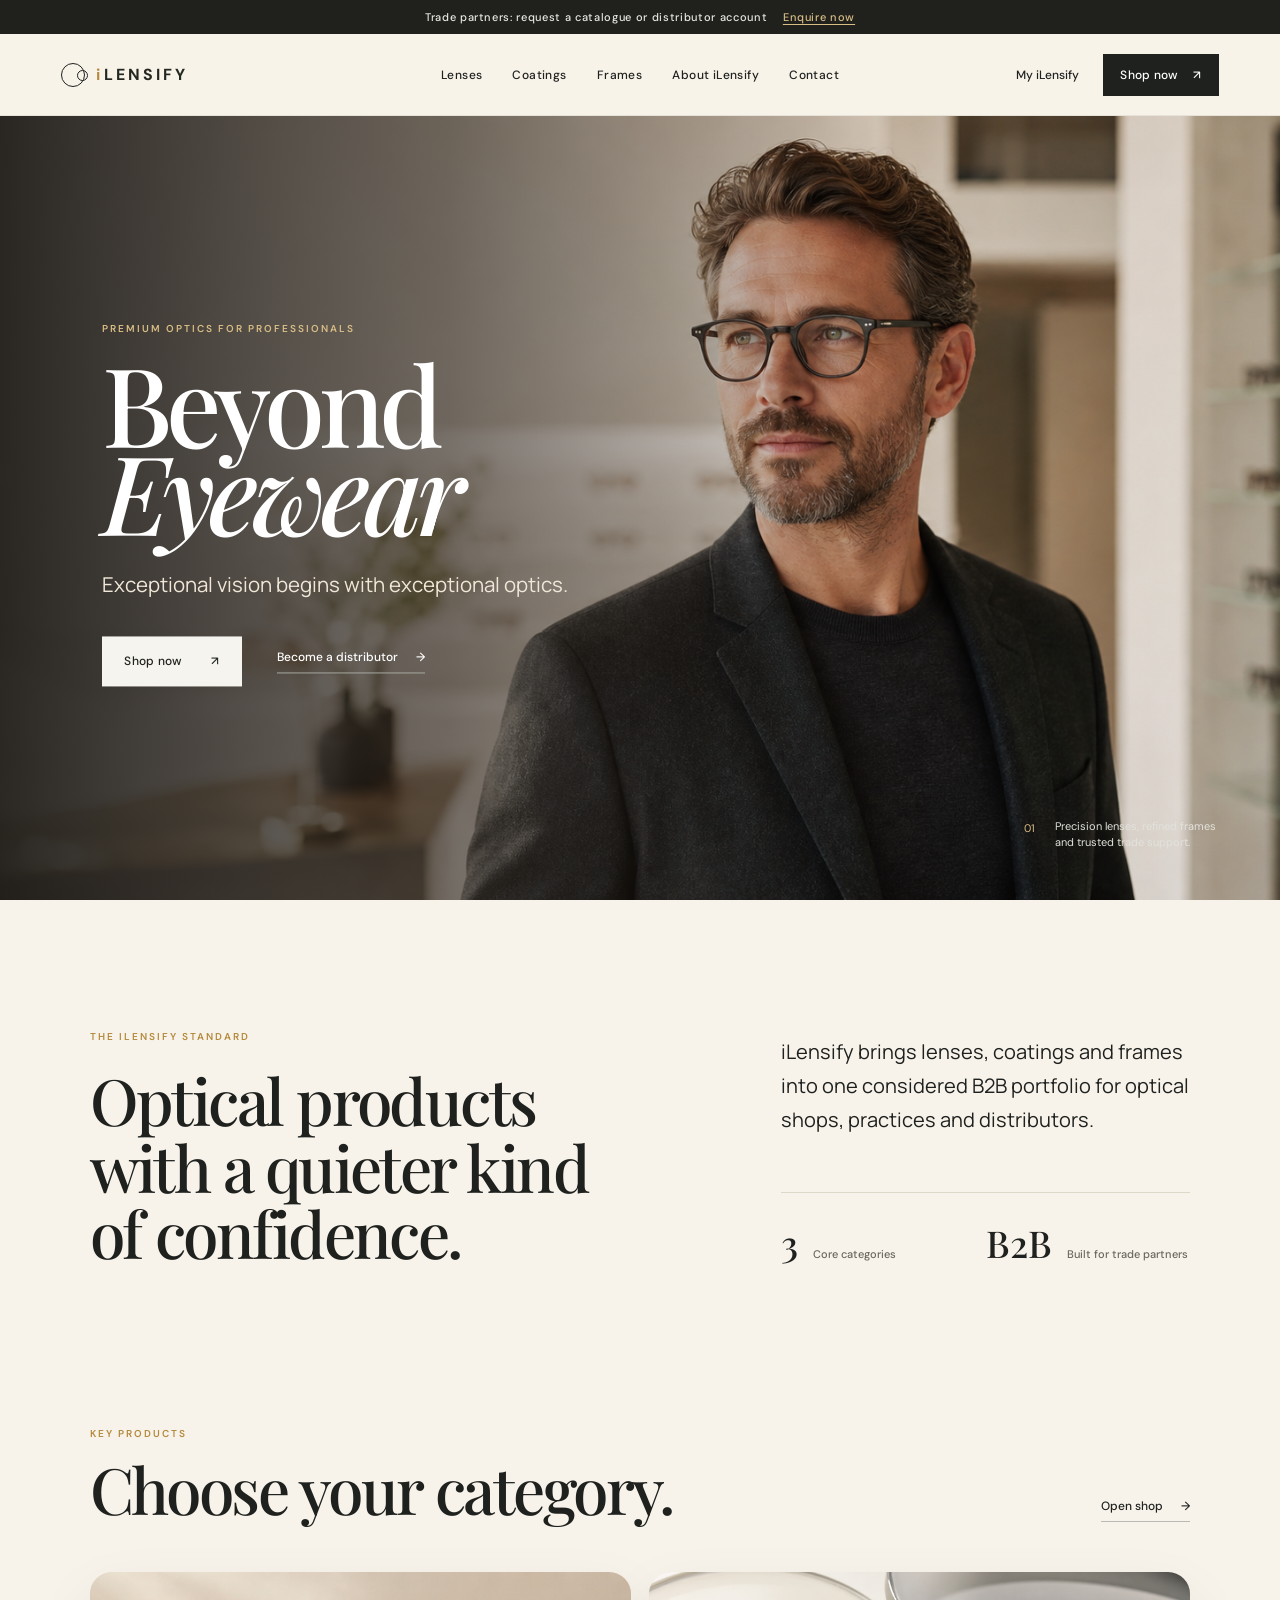
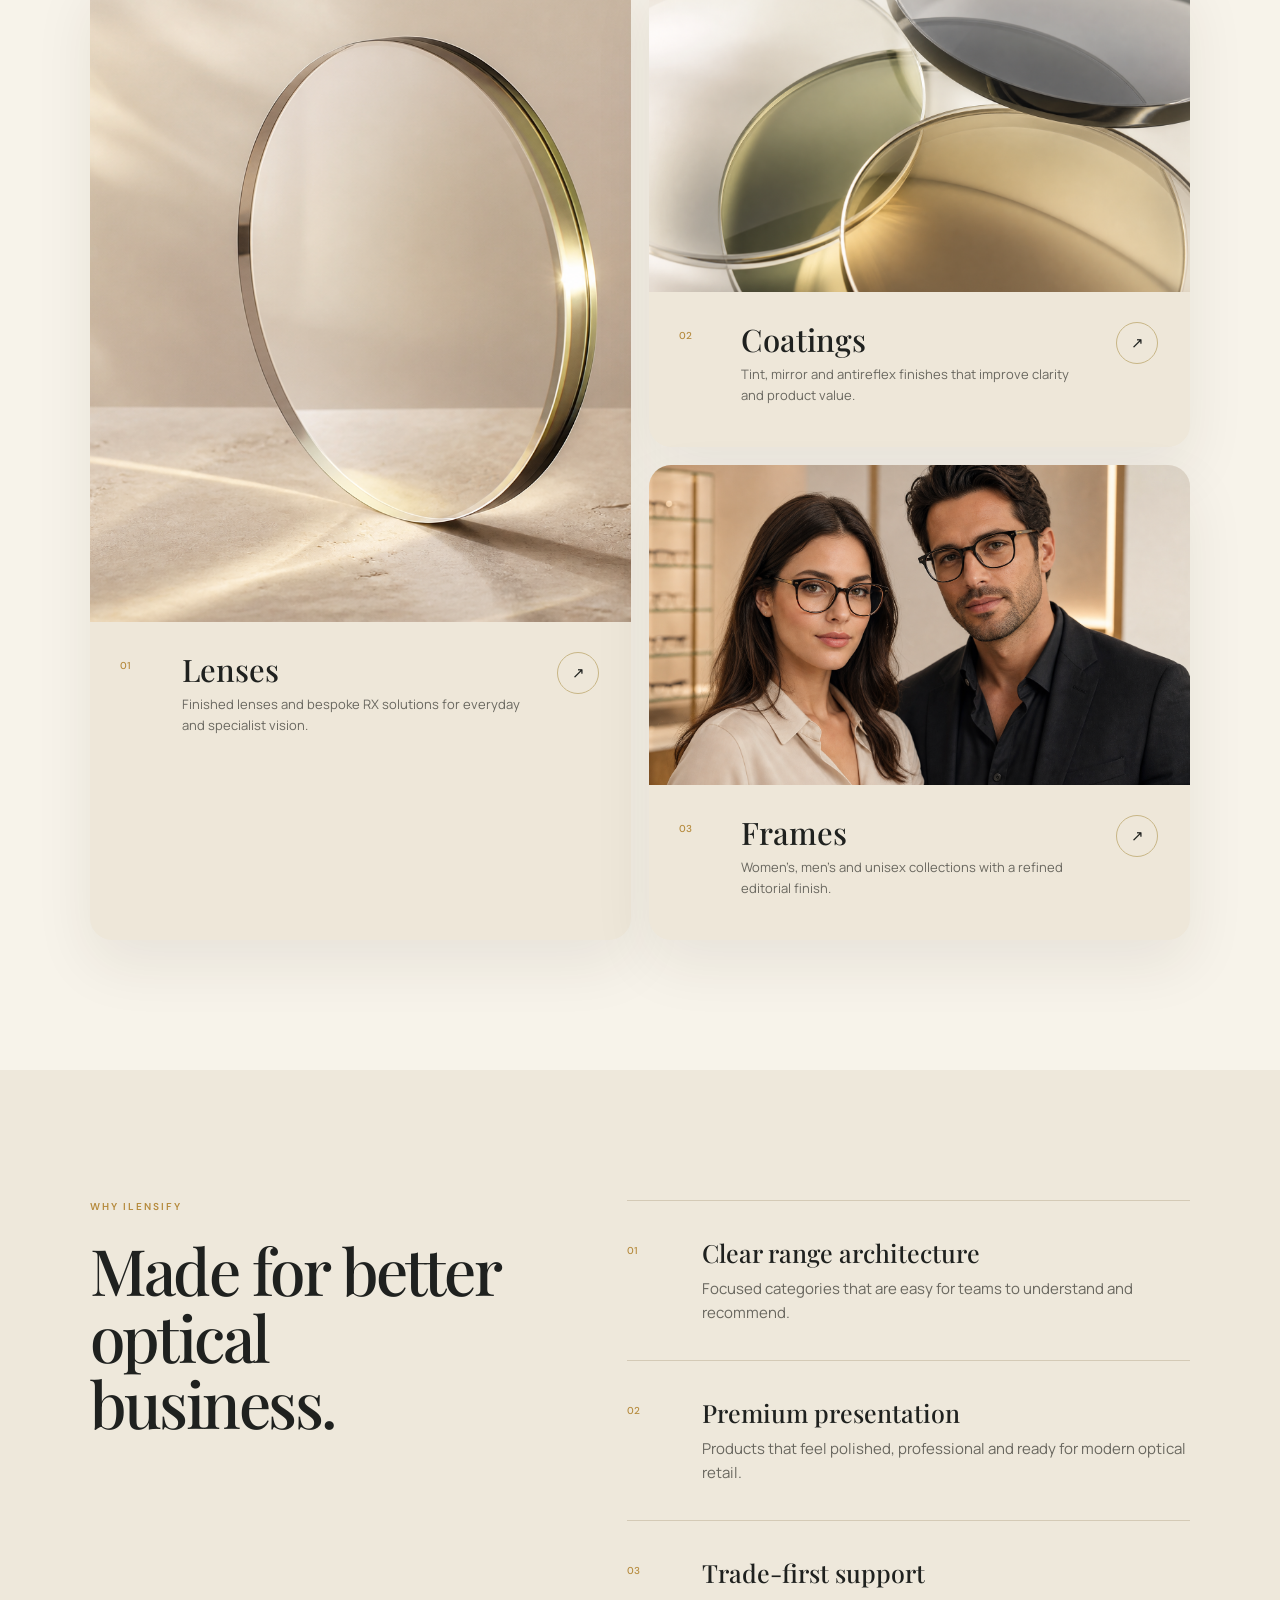
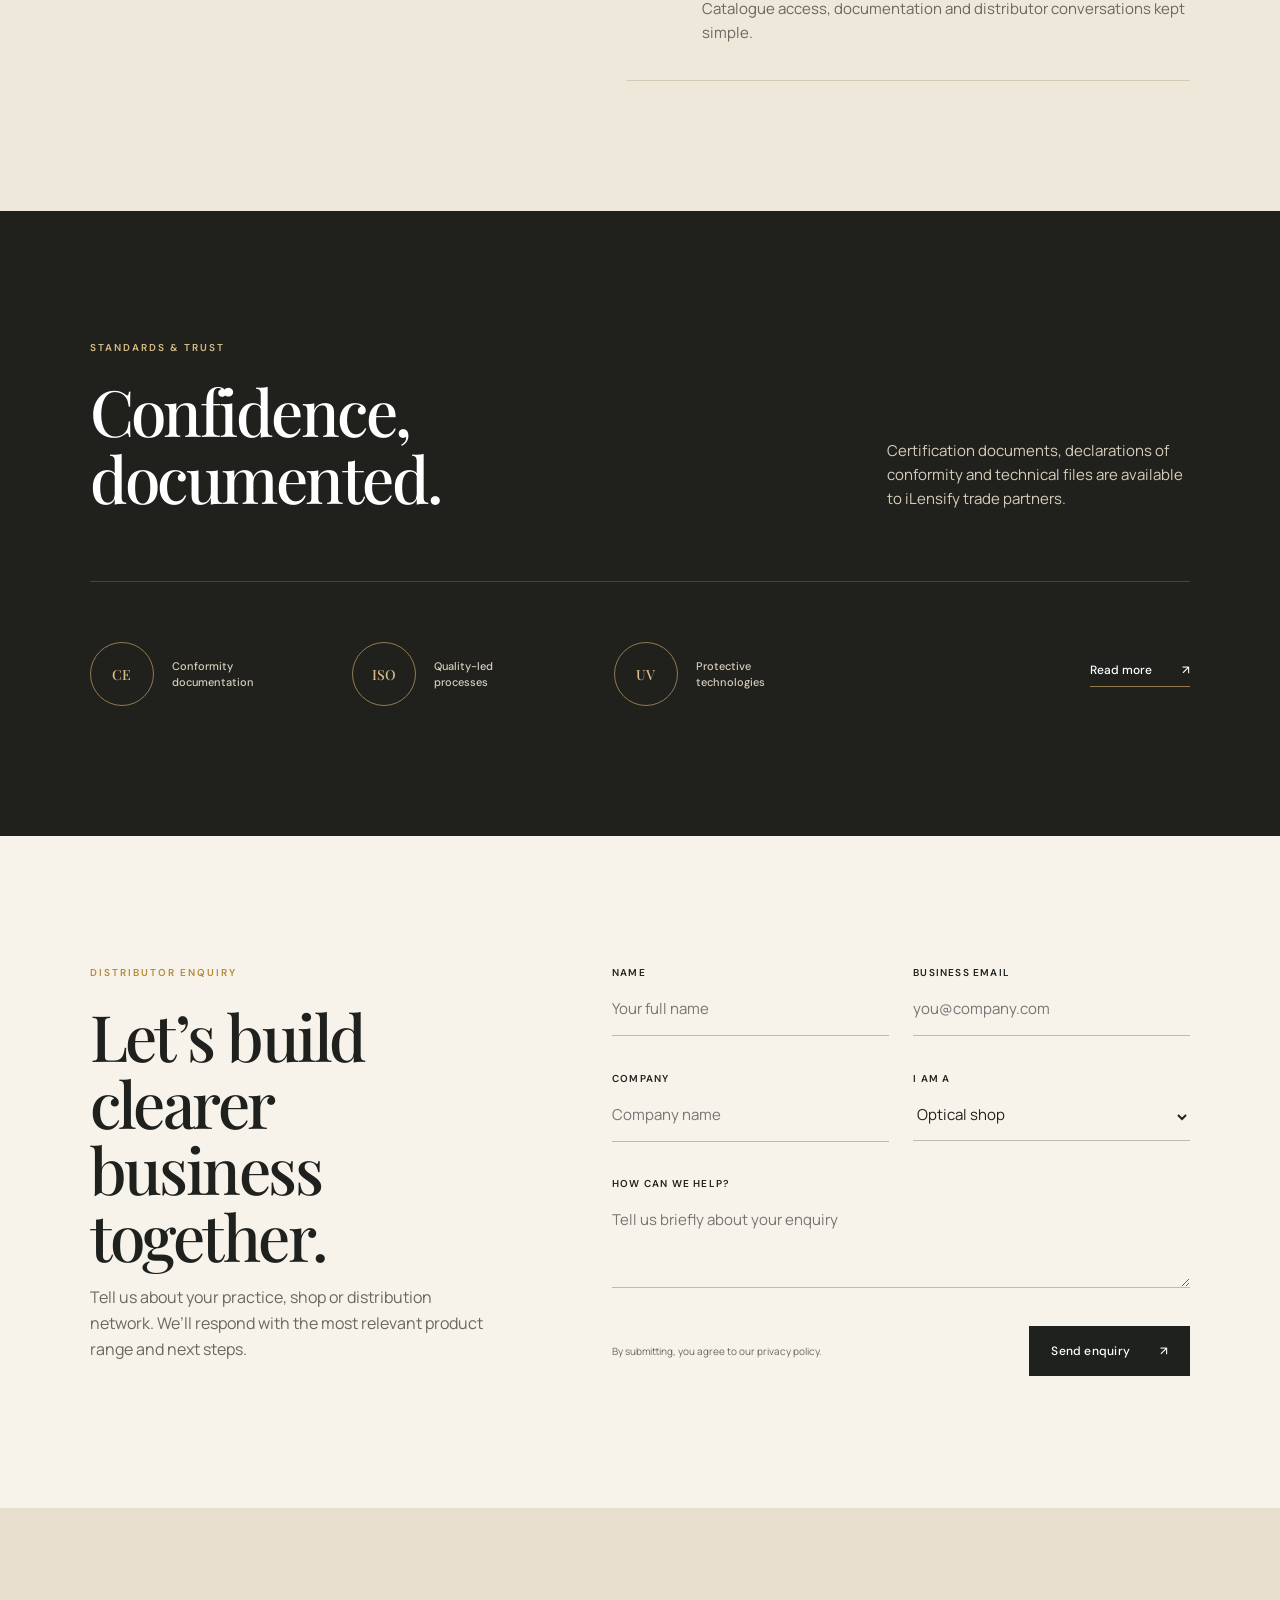
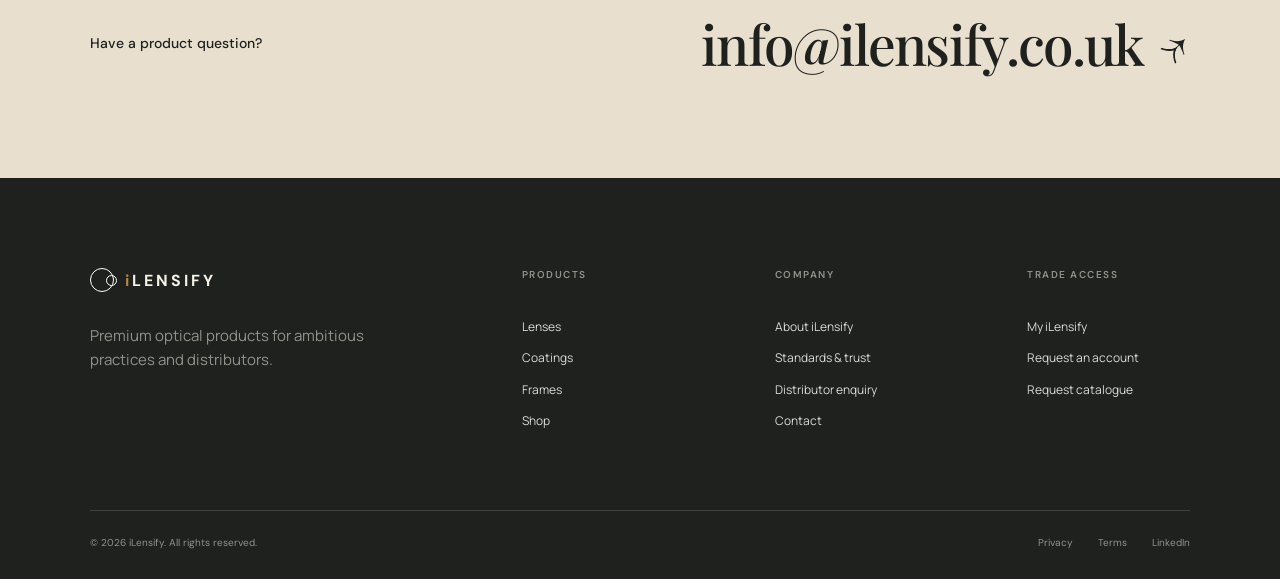
==== index.html @ 2272dc92 "Add redesigned iLensify website" ====
<!doctype html>
<html lang="en">
<head>
  <meta charset="utf-8">
  <meta name="viewport" content="width=device-width, initial-scale=1">
  <meta name="description" content="iLensify premium lenses, coatings and eyewear frames for optical professionals and distributors.">
  <title>iLensify — Beyond Eyewear</title>
  <link rel="preconnect" href="https://fonts.googleapis.com">
  <link rel="preconnect" href="https://fonts.gstatic.com" crossorigin>
  <link href="https://fonts.googleapis.com/css2?family=DM+Sans:wght@400;500;600&family=Manrope:wght@400;500;600&family=Playfair+Display:ital,wght@0,500;1,500&display=swap" rel="stylesheet">
  <link rel="stylesheet" href="styles.css">
</head>
<body>
  <div class="announcement">Trade partners: request a catalogue or distributor account <a href="#distributor">Enquire now</a></div>
  <header class="site-header">
    <a class="brand" href="index.html" aria-label="iLensify home">
      <span class="brand-mark" aria-hidden="true"></span>
      <span class="brand-word"><span class="brand-i">i</span><span class="brand-lensify">LENSIFY</span></span>
    </a>
    <button class="menu-toggle" aria-expanded="false" aria-controls="main-nav"><span></span><span></span></button>
    <nav id="main-nav" class="main-nav" aria-label="Main navigation">
      <a href="lenses.html">Lenses</a>
      <a href="coatings.html">Coatings</a>
      <a href="frames.html">Frames</a>
      <a href="about.html">About iLensify</a>
      <a href="#contact">Contact</a>
    </nav>
    <div class="header-actions">
      <a class="text-link" href="my-ilensify.html">My iLensify</a>
      <a class="button button-small" href="shop.html">Shop now <span>↗</span></a>
    </div>
  </header>

  <main>
    <section class="hero">
      <div class="hero-image" role="img" aria-label="Optical professional wearing refined iLensify eyewear"></div>
      <div class="hero-wash"></div>
      <div class="hero-content">
        <p class="eyebrow light">Premium optics for professionals</p>
        <h1>Beyond<br><em>Eyewear</em></h1>
        <p class="hero-lead">Exceptional vision begins with exceptional optics.</p>
        <div class="hero-actions">
          <a class="button button-light" href="shop.html">Shop now <span>↗</span></a>
          <a class="quiet-link light" href="#distributor">Become a distributor <span>→</span></a>
        </div>
      </div>
      <div class="hero-note">
        <span>01</span>
        <p>Precision lenses, refined frames<br>and trusted trade support.</p>
      </div>
    </section>

    <section class="intro section">
      <div>
        <p class="eyebrow">The iLensify standard</p>
        <h2>Optical products with a quieter kind of confidence.</h2>
      </div>
      <div class="intro-copy">
        <p>iLensify brings lenses, coatings and frames into one considered B2B portfolio for optical shops, practices and distributors.</p>
        <div class="mini-stats">
          <div><strong>3</strong><span>Core categories</span></div>
          <div><strong>B2B</strong><span>Built for trade partners</span></div>
        </div>
      </div>
    </section>

    <section class="products section" id="products">
      <div class="section-heading">
        <div><p class="eyebrow">Key products</p><h2>Choose your category.</h2></div>
        <a class="quiet-link" href="shop.html">Open shop <span>→</span></a>
      </div>
      <div class="category-grid premium-grid">
        <a class="category-card card-lens" href="lenses.html">
          <div class="category-image"><img src="assets/lenses.png" alt="Premium optical lens close-up"></div>
          <div class="category-copy">
            <span class="card-number">01</span>
            <div><h3>Lenses</h3><p>Finished lenses and bespoke RX solutions for everyday and specialist vision.</p></div>
            <span class="round-arrow">↗</span>
          </div>
        </a>
        <a class="category-card card-coating" href="coatings.html">
          <div class="category-image"><img src="assets/coatings.png" alt="Premium lens coating samples"></div>
          <div class="category-copy">
            <span class="card-number">02</span>
            <div><h3>Coatings</h3><p>Tint, mirror and antireflex finishes that improve clarity and product value.</p></div>
            <span class="round-arrow">↗</span>
          </div>
        </a>
        <a class="category-card card-frame" href="frames.html">
          <div class="category-image"><img src="assets/frame-unisex.png" alt="Man and woman wearing premium iLensify glasses"></div>
          <div class="category-copy">
            <span class="card-number">03</span>
            <div><h3>Frames</h3><p>Women’s, men’s and unisex collections with a refined editorial finish.</p></div>
            <span class="round-arrow">↗</span>
          </div>
        </a>
      </div>
    </section>

    <section class="why section">
      <div class="why-title">
        <p class="eyebrow">Why iLensify</p>
        <h2>Made for better optical business.</h2>
      </div>
      <div class="benefit-list">
        <article><span>01</span><div><h3>Clear range architecture</h3><p>Focused categories that are easy for teams to understand and recommend.</p></div></article>
        <article><span>02</span><div><h3>Premium presentation</h3><p>Products that feel polished, professional and ready for modern optical retail.</p></div></article>
        <article><span>03</span><div><h3>Trade-first support</h3><p>Catalogue access, documentation and distributor conversations kept simple.</p></div></article>
      </div>
    </section>

    <section class="trust section" id="standards">
      <div class="trust-top">
        <div><p class="eyebrow light">Standards & trust</p><h2>Confidence, documented.</h2></div>
        <p>Certification documents, declarations of conformity and technical files are available to iLensify trade partners.</p>
      </div>
      <div class="trust-row">
        <div><span class="seal">CE</span><p>Conformity<br>documentation</p></div>
        <div><span class="seal">ISO</span><p>Quality-led<br>processes</p></div>
        <div><span class="seal">UV</span><p>Protective<br>technologies</p></div>
        <a href="about.html#standards">Read more <span>↗</span></a>
      </div>
    </section>

    <section class="distributor section" id="distributor">
      <div>
        <p class="eyebrow">Distributor enquiry</p>
        <h2>Let’s build clearer business together.</h2>
        <p>Tell us about your practice, shop or distribution network. We’ll respond with the most relevant product range and next steps.</p>
      </div>
      <form class="enquiry-form" data-demo-form>
        <label><span>Name</span><input type="text" placeholder="Your full name" required></label>
        <label><span>Business email</span><input type="email" placeholder="you@company.com" required></label>
        <label><span>Company</span><input type="text" placeholder="Company name" required></label>
        <label><span>I am a</span><select><option>Optical shop</option><option>Distributor</option><option>Optician</option><option>Other trade partner</option></select></label>
        <label class="full"><span>How can we help?</span><textarea placeholder="Tell us briefly about your enquiry"></textarea></label>
        <div class="form-footer full"><p>By submitting, you agree to our privacy policy.</p><button class="button" type="submit">Send enquiry <span>↗</span></button></div>
        <p class="form-success full" role="status">Thank you. Your enquiry is ready to be connected to your preferred form service.</p>
      </form>
    </section>

    <section class="contact-strip" id="contact">
      <p>Have a product question?</p>
      <a href="mailto:info@ilensify.co.uk">info@ilensify.co.uk <span>↗</span></a>
    </section>
  </main>

  <footer class="site-footer">
    <div class="footer-main">
      <div><a class="brand brand-light" href="index.html"><span class="brand-mark"></span><span class="brand-word"><span class="brand-i">i</span><span class="brand-lensify">LENSIFY</span></span></a><p>Premium optical products for ambitious practices and distributors.</p></div>
      <div><h4>Products</h4><a href="lenses.html">Lenses</a><a href="coatings.html">Coatings</a><a href="frames.html">Frames</a><a href="shop.html">Shop</a></div>
      <div><h4>Company</h4><a href="about.html">About iLensify</a><a href="about.html#standards">Standards & trust</a><a href="#distributor">Distributor enquiry</a><a href="#contact">Contact</a></div>
      <div><h4>Trade access</h4><a href="my-ilensify.html">My iLensify</a><a href="my-ilensify.html">Request an account</a><a href="#distributor">Request catalogue</a></div>
    </div>
    <div class="footer-bottom"><span>© 2026 iLensify. All rights reserved.</span><div><a href="#">Privacy</a><a href="#">Terms</a><a href="#">LinkedIn</a></div></div>
  </footer>
  <script src="script.js"></script>
</body>
</html>
---- styles.css ----
:root{--ink:#1f211f;--muted:#69675f;--paper:#f7f3ea;--white:#fff;--line:#ded8c9;--olive:#5f624f;--deep:#20211d;--gold:#b58a3c;--gold-soft:#d8bd85;--serif:"Playfair Display",Georgia,serif;--sans:"Manrope",Arial,sans-serif;--ui:"DM Sans",Arial,sans-serif}
*{box-sizing:border-box}html{scroll-behavior:smooth}body{margin:0;background:var(--paper);color:var(--ink);font-family:var(--sans);font-size:15px;line-height:1.6}a{color:inherit;text-decoration:none}button,input,select,textarea{font:inherit}img{display:block;width:100%;height:100%;object-fit:cover}.announcement{height:34px;background:var(--deep);color:#e8e8e1;text-align:center;font:500 11px/34px var(--ui);letter-spacing:.06em}.announcement a{margin-left:12px;text-decoration:underline;text-underline-offset:3px}.site-header{height:82px;padding:0 4.8vw;display:grid;grid-template-columns:1fr auto 1fr;align-items:center;background:rgba(245,243,237,.96);position:relative;z-index:20;border-bottom:1px solid rgba(32,34,31,.08)}.brand{font:600 16px var(--ui);letter-spacing:.2em;display:inline-flex;align-items:center;gap:11px;width:max-content}.brand-mark{width:24px;height:24px;border:1.5px solid currentColor;border-radius:50%;display:block;position:relative}.brand-mark:after{content:"";position:absolute;width:9px;height:9px;border:1px solid currentColor;border-radius:50%;right:-4px;top:6px;background:inherit}.main-nav{display:flex;align-items:center;gap:30px;font:500 12px var(--ui);letter-spacing:.035em}.main-nav a,.text-link{position:relative}.main-nav a:after,.text-link:after{content:"";position:absolute;left:0;right:100%;bottom:-5px;height:1px;background:currentColor;transition:.3s}.main-nav a:hover:after,.text-link:hover:after{right:0}.header-actions{justify-self:end;display:flex;align-items:center;gap:24px;font:500 12px var(--ui)}.button{display:inline-flex;align-items:center;justify-content:center;gap:30px;min-height:50px;padding:0 22px;border:0;background:var(--ink);color:white;font:500 12px var(--ui);letter-spacing:.02em;cursor:pointer;transition:.3s}.button:hover{background:var(--olive);transform:translateY(-1px)}.button-small{min-height:42px;padding:0 17px;gap:16px}.button-light{background:#f6f4ee;color:var(--ink)}.button-light:hover{background:white}.menu-toggle{display:none}.hero{height:calc(100vh - 116px);min-height:620px;position:relative;overflow:hidden;background:#282b27;color:white}.hero-image{position:absolute;inset:0;background:url("assets/hero-optician.png") center/cover no-repeat}.hero-wash{position:absolute;inset:0;background:linear-gradient(90deg,rgba(24,27,23,.88) 0%,rgba(25,28,24,.58) 35%,rgba(25,28,24,.02) 68%)}.hero-content{position:absolute;left:8vw;top:50%;transform:translateY(-51%);max-width:640px}.eyebrow{text-transform:uppercase;font:600 10px var(--ui);letter-spacing:.2em;color:var(--olive);margin:0 0 24px}.eyebrow.light{color:#c9cec2}.hero h1,.shop-hero h1,.portal-story h1{font:500 clamp(74px,8.6vw,142px)/.8 var(--serif);letter-spacing:-.055em;margin:0}.hero h1 em,.shop-hero h1 em,.portal-story h1 em{font-weight:500}.hero-lead{font:400 clamp(18px,1.6vw,25px)/1.5 var(--sans);margin:34px 0 36px;color:#e2e3dd}.hero-actions{display:flex;align-items:center;gap:35px}.quiet-link{display:inline-flex;align-items:center;gap:18px;font:500 12px var(--ui);border-bottom:1px solid #b8bab3;padding-bottom:7px}.quiet-link.light{border-color:#a4a79f}.hero-note{position:absolute;right:5vw;bottom:5.5vh;display:flex;gap:20px;align-items:flex-start;font:400 11px/1.5 var(--ui);color:#e2e2dc}.hero-note span{padding-top:2px;color:#aeb2a9}.hero-note p{margin:0}.section{padding:130px 7vw}.intro{display:grid;grid-template-columns:1.1fr .8fr;gap:10vw;align-items:end}.intro h2,.section-heading h2,.why h2,.about h2,.distributor h2,.trust h2,.shop-cta h2{font:500 clamp(44px,5vw,76px)/1.04 var(--serif);letter-spacing:-.04em;margin:0}.intro-copy>p{font:400 20px/1.7 var(--sans);margin:0 0 55px;max-width:590px}.mini-stats{display:grid;grid-template-columns:1fr 1fr;border-top:1px solid var(--line);padding-top:25px}.mini-stats div{display:flex;align-items:baseline;gap:15px}.mini-stats strong{font:500 37px var(--serif)}.mini-stats span{font:500 11px var(--ui);color:var(--muted)}.products{padding-top:30px}.section-heading{display:flex;align-items:end;justify-content:space-between;margin-bottom:50px}.section-heading .eyebrow{margin-bottom:16px}.category-grid{display:grid;grid-template-columns:1fr 1fr;grid-template-rows:auto auto;gap:18px}.category-card{background:#eae8e1;overflow:hidden}.category-card:first-child{grid-row:span 2}.category-image{height:320px;overflow:hidden}.category-card:first-child .category-image{height:650px}.category-image img{transition:transform .7s cubic-bezier(.2,.7,.2,1)}.category-card:hover img{transform:scale(1.035)}.category-copy{min-height:155px;display:grid;grid-template-columns:40px 1fr 44px;gap:22px;align-items:start;padding:30px}.category-copy h3{font:500 31px/1.1 var(--serif);margin:0 0 8px}.category-copy p{margin:0;color:var(--muted);max-width:380px;font-size:13px}.card-number{font:500 10px var(--ui);color:var(--muted);padding-top:7px}.round-arrow{width:42px;height:42px;border:1px solid #c8c7c0;border-radius:50%;display:grid;place-items:center;transition:.3s}.category-card:hover .round-arrow{background:var(--ink);color:white;border-color:var(--ink);transform:rotate(45deg)}.why{display:grid;grid-template-columns:.8fr 1.1fr;gap:10vw;background:#e5e4dc}.benefit-list{border-top:1px solid #c8c7bf}.benefit-list article{display:grid;grid-template-columns:55px 1fr;gap:20px;border-bottom:1px solid #c8c7bf;padding:35px 0}.benefit-list article>span{font:500 10px var(--ui);color:var(--muted);padding-top:8px}.benefit-list h3{font:500 25px var(--serif);margin:0 0 8px}.benefit-list p{margin:0;color:var(--muted);max-width:570px}.about{display:grid;grid-template-columns:1fr 1fr;gap:10vw;align-items:center}.about-visual{height:650px;background:#d8d7ce;position:relative;overflow:hidden;display:grid;place-items:center}.about-visual:before{content:"";position:absolute;inset:0;background:radial-gradient(circle at 50% 45%,#f1efe8 0 20%,transparent 53%),linear-gradient(145deg,#c8c8bd,#eae8df)}.about-visual>span{position:relative;z-index:2;font:italic 500 40px/1.05 var(--serif);text-align:center}.lens-orbit{position:absolute;border:1px solid rgba(56,60,52,.4);border-radius:50%;z-index:1}.orbit-one{width:470px;height:470px;transform:rotateX(68deg) rotateZ(28deg)}.orbit-two{width:320px;height:550px;transform:rotateY(66deg) rotateZ(-24deg)}.about-copy h2{margin-bottom:35px}.about-copy>p:not(.eyebrow){font-size:16px;line-height:1.8;color:var(--muted);max-width:600px}.about-copy .quiet-link{margin-top:26px}.trust{background:var(--deep);color:white}.trust-top{display:grid;grid-template-columns:1.2fr .6fr;gap:15vw;align-items:end;padding-bottom:70px;border-bottom:1px solid #4a4e47}.trust-top>p{color:#c4c7bf;margin:0}.trust-row{display:grid;grid-template-columns:repeat(3,1fr) 1.2fr;align-items:center;padding-top:60px}.trust-row>div{display:flex;align-items:center;gap:18px}.trust-row p{font:500 11px/1.5 var(--ui);color:#c5c8c1}.seal{width:64px;height:64px;border:1px solid #757970;border-radius:50%;display:grid;place-items:center;font:500 14px var(--serif)}.trust-row>a{justify-self:end;border-bottom:1px solid #777b73;padding-bottom:8px;font:500 12px var(--ui);display:flex;gap:30px}.distributor{display:grid;grid-template-columns:.75fr 1.1fr;gap:10vw}.distributor>div>p:not(.eyebrow){max-width:500px;color:var(--muted);font-size:16px}.enquiry-form{display:grid;grid-template-columns:1fr 1fr;gap:30px 24px}.enquiry-form label,.auth-form>label{display:flex;flex-direction:column;gap:8px}.enquiry-form label>span,.auth-form label>span{font:600 10px var(--ui);text-transform:uppercase;letter-spacing:.12em}.enquiry-form input,.enquiry-form select,.enquiry-form textarea,.auth-form input{background:transparent;border:0;border-bottom:1px solid #bbbcb5;padding:10px 0 14px;outline:none;color:var(--ink);border-radius:0}.enquiry-form input:focus,.enquiry-form select:focus,.enquiry-form textarea:focus,.auth-form input:focus{border-color:var(--olive)}.enquiry-form textarea{min-height:90px;resize:vertical}.full{grid-column:1/-1}.form-footer{display:flex;justify-content:space-between;align-items:center}.form-footer p{font-size:10px;color:var(--muted)}.form-success{display:none;color:var(--olive);font-size:12px}.form-success.visible{display:block}.contact-strip{min-height:270px;background:#dcddd4;display:flex;align-items:center;justify-content:space-between;padding:50px 7vw}.contact-strip p{font:500 14px var(--ui)}.contact-strip a{font:500 clamp(30px,4.3vw,66px) var(--serif);letter-spacing:-.03em}.site-footer{background:#1e211e;color:#d9dbd5;padding:90px 7vw 30px}.footer-main{display:grid;grid-template-columns:2.1fr repeat(3,1fr);gap:7vw;padding-bottom:80px}.brand-light{color:white}.footer-main>div:first-child p{max-width:330px;color:#8f948b;margin-top:25px}.footer-main h4{font:600 10px var(--ui);text-transform:uppercase;letter-spacing:.15em;color:#8f948b;margin:0 0 24px}.footer-main>div:not(:first-child){display:flex;flex-direction:column;gap:12px;font-size:12px}.footer-bottom{border-top:1px solid #3f433d;padding-top:25px;display:flex;justify-content:space-between;color:#8f948b;font:400 10px var(--ui)}.footer-bottom div{display:flex;gap:25px}
.inner-page .site-header{position:sticky;top:0}.shop-hero{padding:100px 7vw 115px;border-bottom:1px solid var(--line)}.shop-hero h1{font-size:clamp(58px,7vw,105px);line-height:.95;max-width:1100px}.shop-hero>p:last-child{max-width:530px;margin:35px 0 0;color:var(--muted);font-size:16px}.shop-layout{display:grid;grid-template-columns:240px 1fr;gap:5vw;padding:70px 7vw 120px}.shop-sidebar{position:sticky;top:120px;height:max-content}.filter-label{font:600 10px var(--ui);text-transform:uppercase;letter-spacing:.15em;margin:0 0 16px;color:var(--muted)}.filter{width:100%;background:none;border:0;border-bottom:1px solid var(--line);display:flex;justify-content:space-between;padding:15px 0;text-align:left;color:var(--muted);cursor:pointer}.filter.active{color:var(--ink);font-weight:600}.filter span{font-size:10px}.trade-card{background:var(--deep);color:white;margin-top:45px;padding:25px}.trade-card>p{font:600 9px var(--ui);text-transform:uppercase;letter-spacing:.14em;color:#adb1a8}.trade-card h3{font:500 22px var(--serif);margin:18px 0 28px}.trade-card a{font:500 10px var(--ui);border-bottom:1px solid #6b7067;padding-bottom:6px}.shop-toolbar{display:flex;justify-content:space-between;align-items:center;margin-bottom:25px;font:500 11px var(--ui);color:var(--muted)}.shop-toolbar select{background:transparent;border:0;border-bottom:1px solid var(--line);padding:8px 28px 8px 4px}.product-grid{display:grid;grid-template-columns:repeat(3,1fr);gap:45px 18px}.product-card{min-width:0}.product-card.hidden{display:none}.product-art{height:330px;background:#e4e2da;position:relative;overflow:hidden;display:grid;place-items:center}.product-art>span{position:absolute;left:16px;top:15px;font:600 8px var(--ui);text-transform:uppercase;letter-spacing:.15em}.product-card>div:nth-child(2){padding:18px 2px 15px}.product-card p{font:600 9px var(--ui);text-transform:uppercase;letter-spacing:.13em;color:var(--olive);margin:0 0 5px}.product-card h3{font:500 22px var(--serif);margin:0 0 5px}.product-card>div:nth-child(2)>span{font-size:11px;color:var(--muted)}.product-card>a{font:600 10px var(--ui);border-bottom:1px solid var(--line);padding-bottom:6px}.glass-disc{width:170px;height:170px;border-radius:50%;border:6px solid rgba(90,94,83,.24);box-shadow:inset -15px -10px 25px rgba(93,106,73,.12),5px 15px 35px rgba(30,35,28,.13);background:rgba(255,255,255,.18)}.art-smoke{background:#dadad5}.glass-disc.twin:after{content:"";position:absolute;width:150px;height:150px;border-radius:50%;border:5px solid #898d83;transform:translate(45px,25px);opacity:.45}.art-gold{background:#e9dfcd}.glass-disc.flat{transform:rotateY(70deg);border-color:#b6a57b}.art-olive{background:#d9dccf}.glass-disc.glow{box-shadow:inset -18px -5px 40px rgba(108,129,81,.35),0 0 50px rgba(255,255,255,.8)}.art-blue{background:#dfe3e1}.glass-disc.small{width:135px;height:135px;border-color:#9ca9a4}.art-sun{background:linear-gradient(145deg,#e8e2d5,#c6b596)}.glass-disc.tint{background:linear-gradient(135deg,rgba(118,103,72,.15),rgba(78,91,65,.6));border-color:#9b927a}.art-rx{background:#d7d7ce}.glass-disc.rings{border-width:1px;box-shadow:0 0 0 18px rgba(255,255,255,.25),0 0 0 19px rgba(80,87,74,.2),0 0 0 38px rgba(255,255,255,.2),0 0 0 39px rgba(80,87,74,.15)}.photo-art img{transition:.5s}.product-card:hover .photo-art img{transform:scale(1.04)}.art-mirror{background:#d8d6ce}.glass-disc.mirror{background:linear-gradient(135deg,#8d917f,#e9d6aa);border-color:#b9af93}.art-frame{background:#e7e3da}.wire-frame{width:200px;height:72px;border:4px solid #696b65;border-radius:50% 50% 43% 43%;position:relative;box-shadow:110px 0 0 -4px #e7e3da,110px 0 0 0 #696b65}.wire-frame:after{content:"";position:absolute;left:94px;top:14px;width:23px;height:15px;border-top:4px solid #696b65}.art-eco{background:#d8dbd0}.bold-frame{width:180px;height:85px;border:12px solid #565c50;border-radius:45% 45% 40% 40%;position:relative}.bold-frame:after{content:"";position:absolute;left:166px;top:-12px;width:180px;height:85px;border:12px solid #565c50;border-radius:45% 45% 40% 40%}.shop-cta{background:var(--deep);color:white;padding:100px 7vw;text-align:center}.shop-cta .button{margin-top:35px}.compact-footer{padding-top:30px}
.portal-page{background:#252a24;min-height:100vh}.portal-brand{position:absolute;left:5vw;top:40px;z-index:2}.portal-layout{display:grid;grid-template-columns:1fr 1fr;min-height:100vh}.portal-story{padding:140px 6vw 55px;background:linear-gradient(135deg,rgba(28,33,27,.92),rgba(50,58,47,.7)),url("assets/lenses.png") center/cover;color:white;display:flex;flex-direction:column;justify-content:space-between}.portal-story h1{font-size:clamp(54px,6.5vw,105px);line-height:.92}.portal-story>div:first-child>p:last-child{font-size:17px;max-width:510px;color:#c9ccc5;margin-top:35px}.portal-features{display:flex;gap:30px;border-top:1px solid #747a70;padding-top:25px;font:500 10px var(--ui);text-transform:uppercase;letter-spacing:.1em;color:#c2c6bd}.auth-panel{background:var(--paper);padding:38px 8vw;display:flex;flex-direction:column}.back-link{align-self:flex-end;font:500 11px var(--ui);color:var(--muted)}.auth-box{margin:auto 0;max-width:470px}.auth-tabs{display:flex;border-bottom:1px solid var(--line);margin-bottom:50px}.auth-tab{border:0;background:none;padding:12px 0;margin-right:35px;color:var(--muted);cursor:pointer;font:500 12px var(--ui);position:relative}.auth-tab.active{color:var(--ink)}.auth-tab.active:after{content:"";position:absolute;left:0;right:0;bottom:-1px;height:2px;background:var(--ink)}.auth-copy h2{font:500 45px var(--serif);margin:0}.auth-copy p{color:var(--muted);margin:7px 0 28px}.social-login{display:grid;grid-template-columns:1fr 1fr 1fr;gap:8px}.social-login button{border:1px solid var(--line);background:transparent;min-height:48px;font:500 9px var(--ui);cursor:pointer}.social-login b{display:block;font-size:14px}.divider{display:flex;align-items:center;gap:15px;margin:25px 0;color:#989a94;font:500 9px var(--ui)}.divider:before,.divider:after{content:"";height:1px;flex:1;background:var(--line)}.auth-form{display:flex;flex-direction:column;gap:20px}.password-field{position:relative}.password-field input{width:100%;padding-right:50px}.show-password{position:absolute;right:0;bottom:14px;border:0;background:none;font:600 9px var(--ui);cursor:pointer}.password-rules{display:flex;gap:14px;font:500 9px var(--ui);color:var(--muted)}.password-rules span:before{content:"✓";margin-right:5px;color:var(--olive)}.auth-options{display:flex;justify-content:space-between;font:500 10px var(--ui)}.check{display:flex!important;flex-direction:row!important;align-items:center;gap:8px!important}.auth-submit{width:100%;margin-top:4px}.signup-only{display:none!important}.signup-mode .signup-only{display:flex!important}.signup-mode .login-only{display:none!important}.portal-note{font-size:9px;color:#8c8f88;margin-top:20px;line-height:1.5}
@media(max-width:1050px){.site-header{grid-template-columns:1fr auto}.main-nav{position:absolute;display:none;top:82px;left:0;right:0;background:var(--paper);padding:25px 5vw;flex-direction:column;align-items:flex-start;border-bottom:1px solid var(--line)}.main-nav.open{display:flex}.header-actions{display:none}.menu-toggle{display:block;border:0;background:none;width:35px;height:30px;position:relative}.menu-toggle span{position:absolute;left:5px;width:24px;height:1px;background:var(--ink);top:11px}.menu-toggle span:last-child{top:19px}.product-grid{grid-template-columns:1fr 1fr}.portal-layout{grid-template-columns:.8fr 1.2fr}.portal-features{flex-direction:column;gap:8px}}
@media(max-width:760px){.announcement{font-size:9px}.site-header{height:70px;padding:0 20px}.main-nav{top:70px}.hero{height:780px;min-height:0}.hero-image{background-position:66% center}.hero-wash{background:linear-gradient(180deg,rgba(24,27,23,.05) 20%,rgba(24,27,23,.92) 78%)}.hero-content{left:24px;right:24px;top:auto;bottom:95px;transform:none}.hero h1{font-size:69px}.hero-lead{font-size:17px;margin:22px 0 25px}.hero-actions{align-items:flex-start;flex-direction:column;gap:20px}.hero-note{display:none}.section{padding:85px 24px}.intro,.why,.about,.distributor,.trust-top{grid-template-columns:1fr;gap:50px}.intro h2,.section-heading h2,.why h2,.about h2,.distributor h2,.trust h2,.shop-cta h2{font-size:47px}.intro-copy>p{font-size:17px}.section-heading{align-items:flex-start;gap:25px;flex-direction:column}.category-grid{display:flex;flex-direction:column}.category-card:first-child .category-image,.category-image{height:360px}.category-copy{min-height:0;padding:24px 18px;grid-template-columns:28px 1fr 38px}.category-copy h3{font-size:27px}.about-visual{height:480px;order:2}.about-copy{order:1}.trust-row{grid-template-columns:1fr 1fr;gap:40px 20px}.trust-row>a{justify-self:start}.enquiry-form{grid-template-columns:1fr}.full{grid-column:auto}.form-footer{align-items:flex-start;flex-direction:column;gap:18px}.contact-strip{align-items:flex-start;flex-direction:column;justify-content:center;gap:20px}.contact-strip a{font-size:26px;word-break:break-all}.footer-main{grid-template-columns:1fr 1fr}.footer-main>div:first-child{grid-column:1/-1}.footer-bottom{gap:20px;flex-direction:column}.shop-hero{padding:70px 24px}.shop-hero h1{font-size:55px}.shop-layout{grid-template-columns:1fr;padding:45px 24px 80px}.shop-sidebar{position:static}.trade-card{display:none}.product-grid{grid-template-columns:1fr}.product-art{height:390px}.shop-cta{padding:80px 24px}.portal-layout{display:block}.portal-story{min-height:540px;padding:130px 24px 40px}.portal-story h1{font-size:60px}.portal-features{display:none}.portal-brand{left:24px;top:30px}.auth-panel{padding:30px 24px 60px}.back-link{margin-bottom:50px}.social-login{grid-template-columns:1fr}.auth-box{max-width:none}.password-rules{flex-wrap:wrap}.mini-stats{gap:10px}.mini-stats div{align-items:flex-start;flex-direction:column;gap:2px}}

/* Gold premium refresh + multi-page refinements */
.announcement a{color:var(--gold-soft)}
.site-header{background:rgba(247,243,234,.97)}
.brand{letter-spacing:.18em;font-weight:700}
.brand-word{display:inline-flex;align-items:baseline;gap:1px;white-space:nowrap}
.brand-i{color:var(--gold);text-transform:lowercase}
.brand-lensify{color:#242620;text-transform:uppercase}
.brand-light .brand-lensify{color:#f5f2e8}
.main-nav a:after,.text-link:after{background:var(--gold)}
.button:hover{background:var(--gold)}
.button-light:hover{background:#fff}
.eyebrow{color:var(--gold)}
.eyebrow.light{color:var(--gold-soft)}
.hero-wash{background:linear-gradient(90deg,rgba(25,22,18,.92) 0%,rgba(38,31,23,.62) 35%,rgba(38,31,23,.08) 70%)}
.hero-lead{color:#f0e7d8}
.hero-note span{color:var(--gold-soft)}
.category-card{background:#eee7d9;border-radius:22px;box-shadow:0 24px 60px rgba(54,44,28,.08)}
.card-number,.benefit-list article>span{color:var(--gold)}
.round-arrow{border-color:#c8b686}
.category-card:hover .round-arrow{background:var(--gold);border-color:var(--gold)}
.why{background:#eee8db}
.benefit-list,.benefit-list article{border-color:#d4cab6}
.trust-top{border-color:#4a4337}
.trust-top>p,.trust-row p{color:#d7cdbb}
.seal{border-color:#927b4d;color:var(--gold-soft)}
.trust-row>a{border-color:#927b4d}
.contact-strip{background:#e8dfce}
.enquiry-form input:focus,.enquiry-form select:focus,.enquiry-form textarea:focus,.auth-form input:focus{border-color:var(--gold)}
.form-success,.password-rules span:before{color:var(--gold)}
.about-detail{display:grid;grid-template-columns:1fr 1fr;gap:10vw;align-items:center}
.about-visual{border-radius:28px;background:#ded6c4}
.about-visual:before{background:radial-gradient(circle at 50% 45%,#f7f1e5 0 20%,transparent 53%),linear-gradient(145deg,#d0c2a7,#f0e8d8)}
.lens-orbit{border-color:rgba(181,138,60,.55)}
.page-hero{padding:110px 7vw 120px;border-bottom:1px solid var(--line)}
.page-hero h1{font:500 clamp(58px,7vw,112px)/.9 var(--serif);letter-spacing:-.055em;margin:0;max-width:1120px}
.page-hero>p:last-child{max-width:620px;margin:35px 0 0;color:var(--muted);font-size:17px}
.split-hero{display:grid;grid-template-columns:1.1fr .7fr;gap:9vw;align-items:end}
.split-hero>p:last-child{margin:0}
.product-page-hero{background:linear-gradient(135deg,#f7f3ea,#ece1cd)}
.collection-section{border-bottom:1px solid var(--line)}
.collection-heading{display:grid;grid-template-columns:.7fr 1fr;gap:8vw;align-items:end;margin-bottom:46px}
.subproduct-grid{display:grid;grid-template-columns:repeat(4,1fr);gap:16px}
.subproduct-grid.three{grid-template-columns:repeat(3,1fr);margin-bottom:35px}
.subproduct-grid.two{grid-template-columns:repeat(2,1fr);margin:36px 0 35px}
.subproduct-grid article{background:#fffaf0;border:1px solid rgba(181,138,60,.18);border-radius:22px;padding:30px;min-height:220px;box-shadow:0 18px 42px rgba(60,47,26,.06)}
.subproduct-grid article span,.frame-card span,.shop-choice span{font:700 10px var(--ui);letter-spacing:.16em;text-transform:uppercase;color:var(--gold)}
.subproduct-grid h3{font:500 28px/1.05 var(--serif);margin:22px 0 12px}
.subproduct-grid p{margin:0;color:var(--muted)}
.muted-section{background:#eee8db}
.visual-feature{height:520px;border-radius:28px;overflow:hidden;margin-bottom:24px}
.frame-collections{display:grid;grid-template-columns:repeat(3,1fr);gap:18px}
.frame-card{background:#fffaf0;border-radius:28px;overflow:hidden;box-shadow:0 22px 55px rgba(60,47,26,.08)}
.frame-card img{height:500px}
.frame-card div{padding:30px}
.frame-card h2,.shop-choice h2{font:500 36px/1.03 var(--serif);letter-spacing:-.03em;margin:18px 0 12px}
.frame-card p,.shop-choice p{color:var(--muted);margin:0}
.shop-categories{display:grid;grid-template-columns:repeat(3,1fr);gap:18px;padding-top:70px;padding-bottom:45px}
.shop-choice{background:#fffaf0;border-radius:28px;overflow:hidden;box-shadow:0 22px 55px rgba(60,47,26,.08)}
.shop-choice img{height:360px}
.shop-choice div{padding:30px}
.shop-layout{padding-top:50px}
.product-art{border-radius:20px;background:#eee7d9}
.shop-cta h2{max-width:920px;margin:0 auto}

@media(max-width:1050px){.subproduct-grid{grid-template-columns:repeat(2,1fr)}.frame-collections,.shop-categories{grid-template-columns:1fr 1fr}.split-hero{grid-template-columns:1fr}}
@media(max-width:760px){.about-detail,.collection-heading{grid-template-columns:1fr;gap:38px}.page-hero{padding:75px 24px}.page-hero h1{font-size:56px}.subproduct-grid,.subproduct-grid.three,.subproduct-grid.two,.frame-collections,.shop-categories{grid-template-columns:1fr}.frame-card img,.shop-choice img,.visual-feature{height:370px}.shop-categories{padding-top:55px}.split-hero>p:last-child{margin-top:25px}.brand{font-size:14px}}
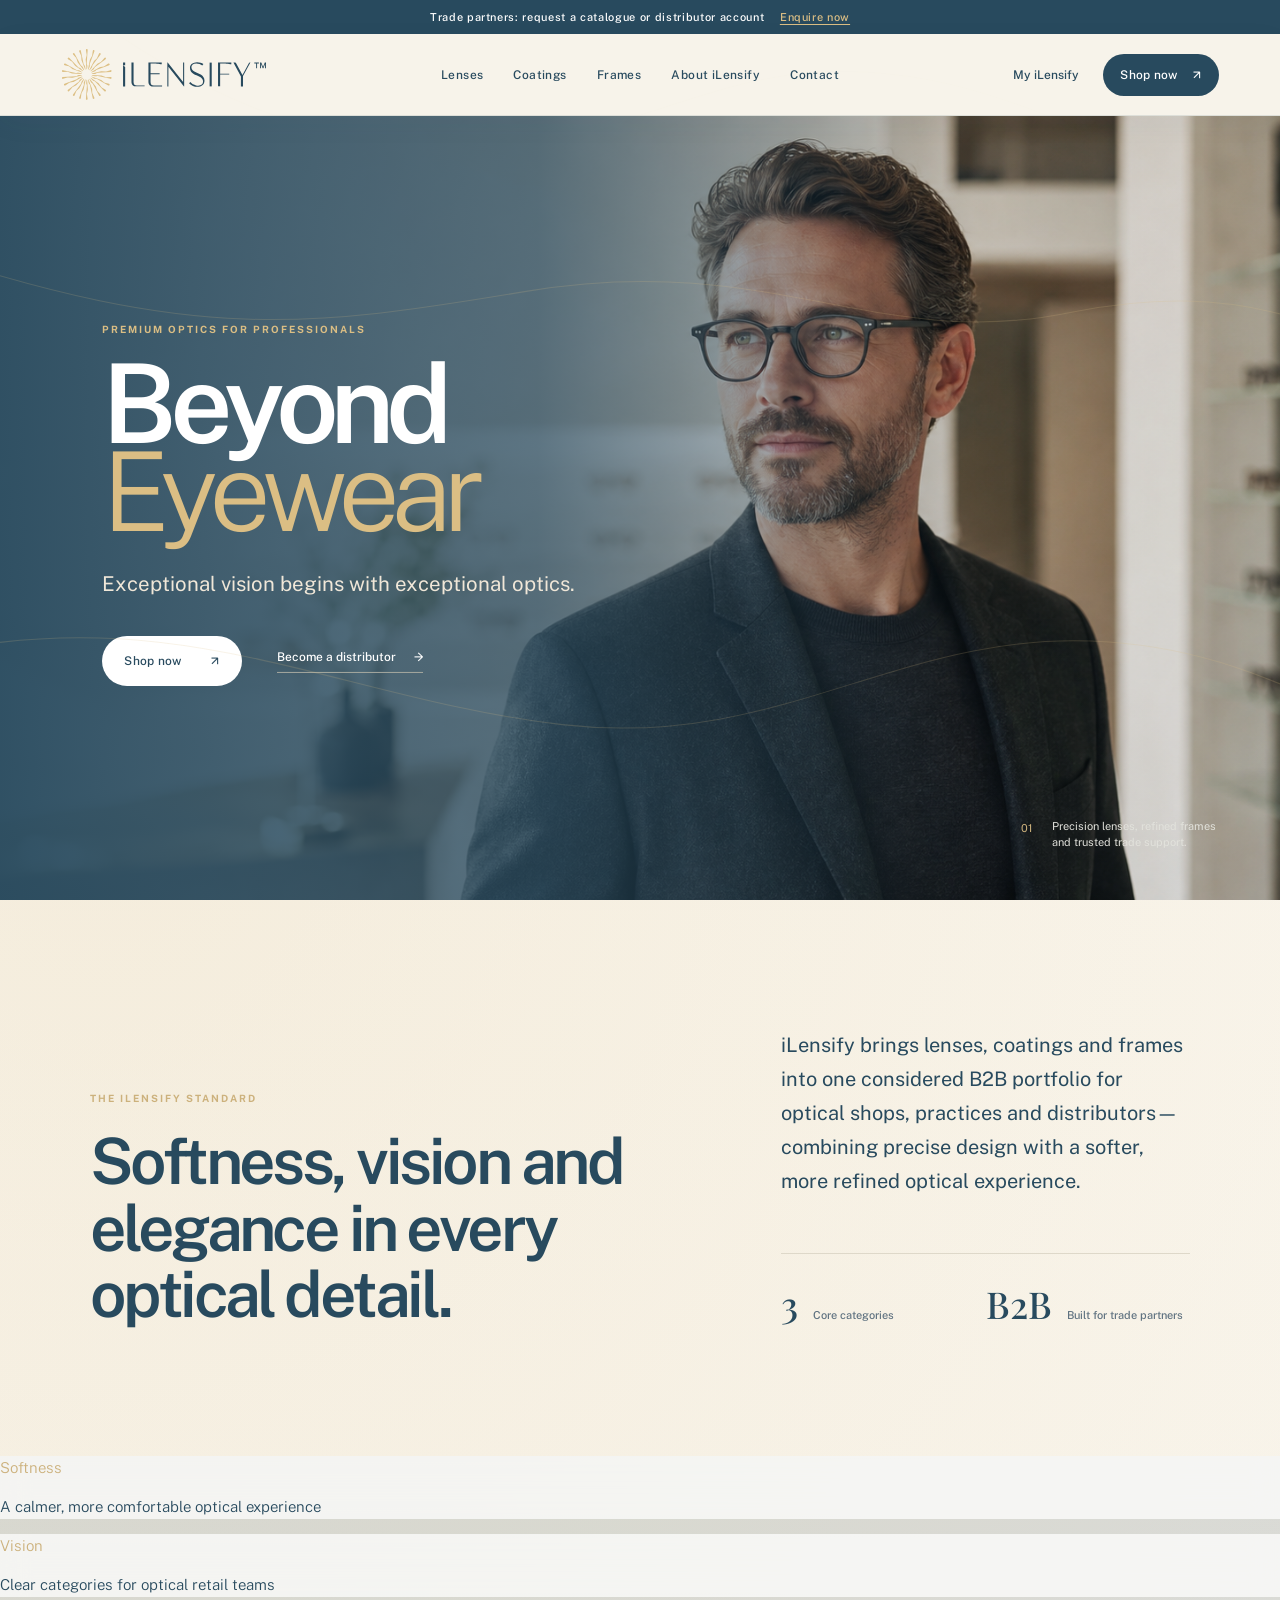
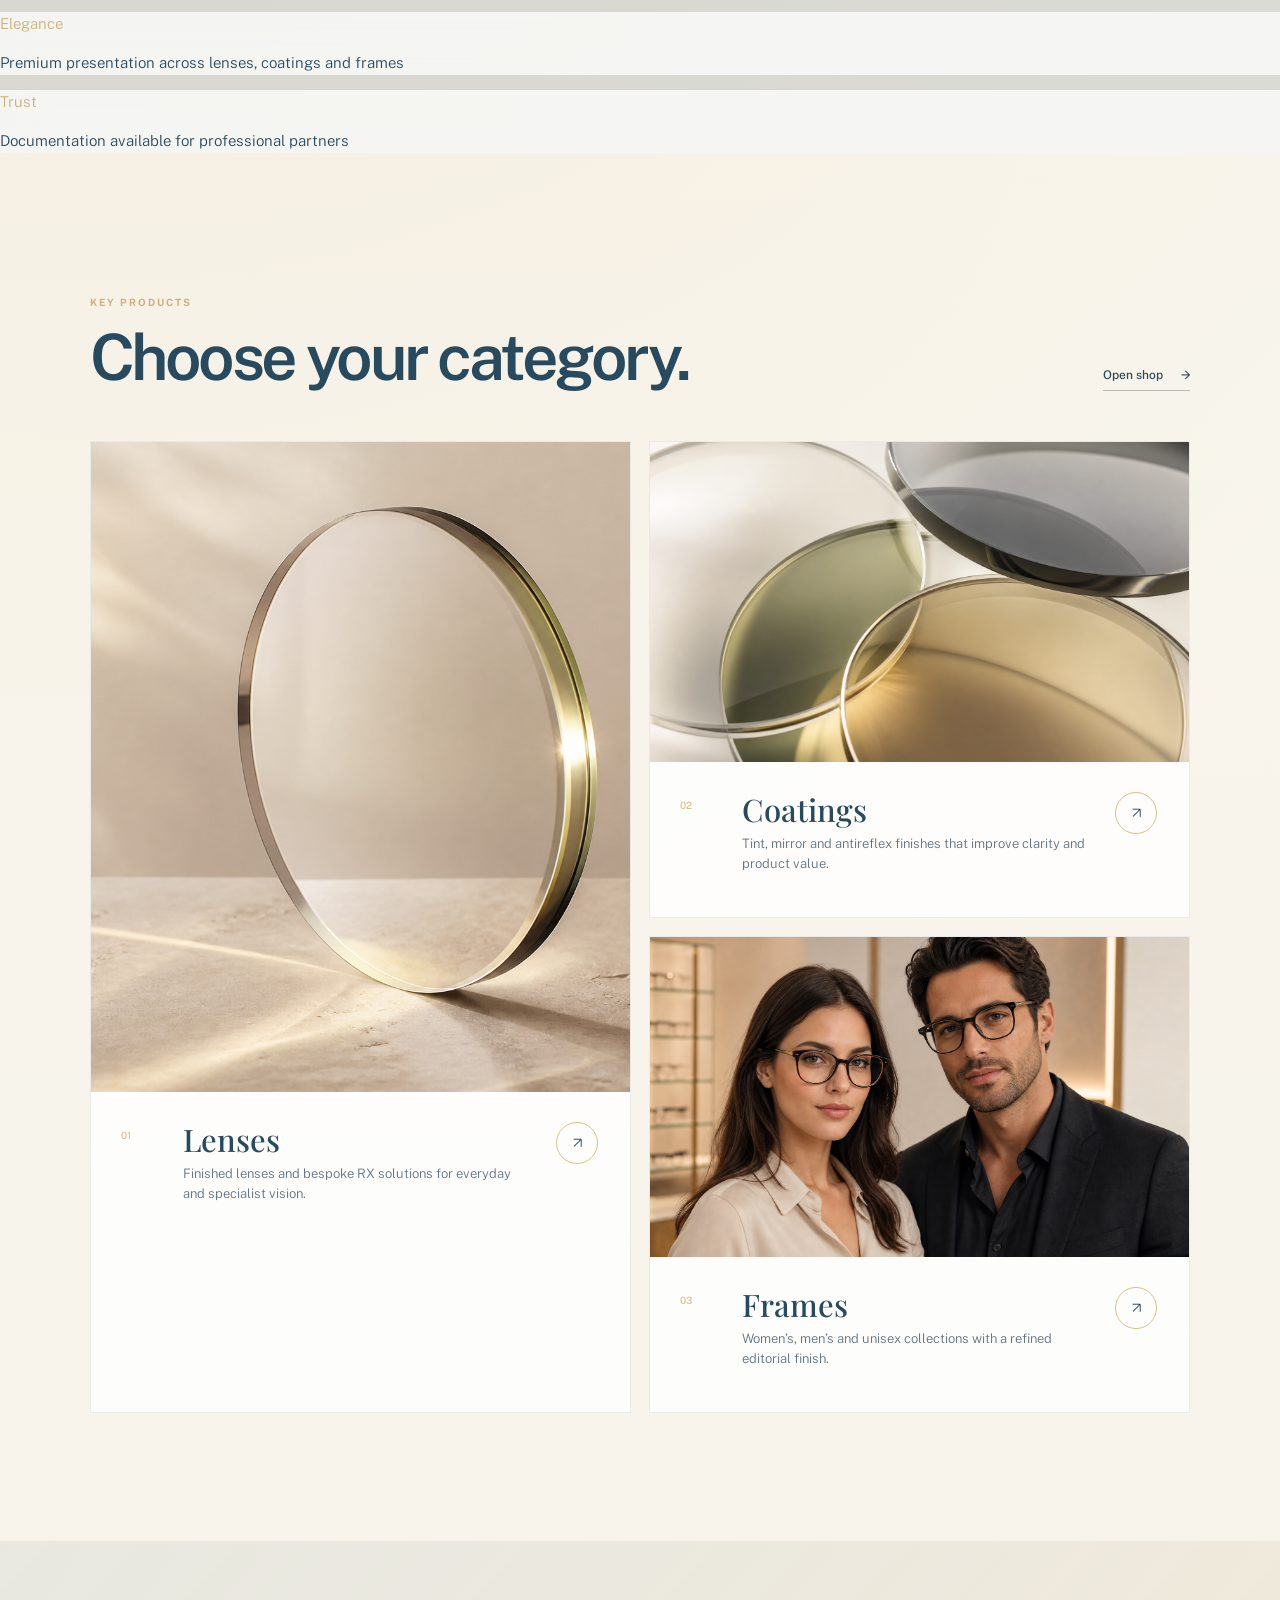
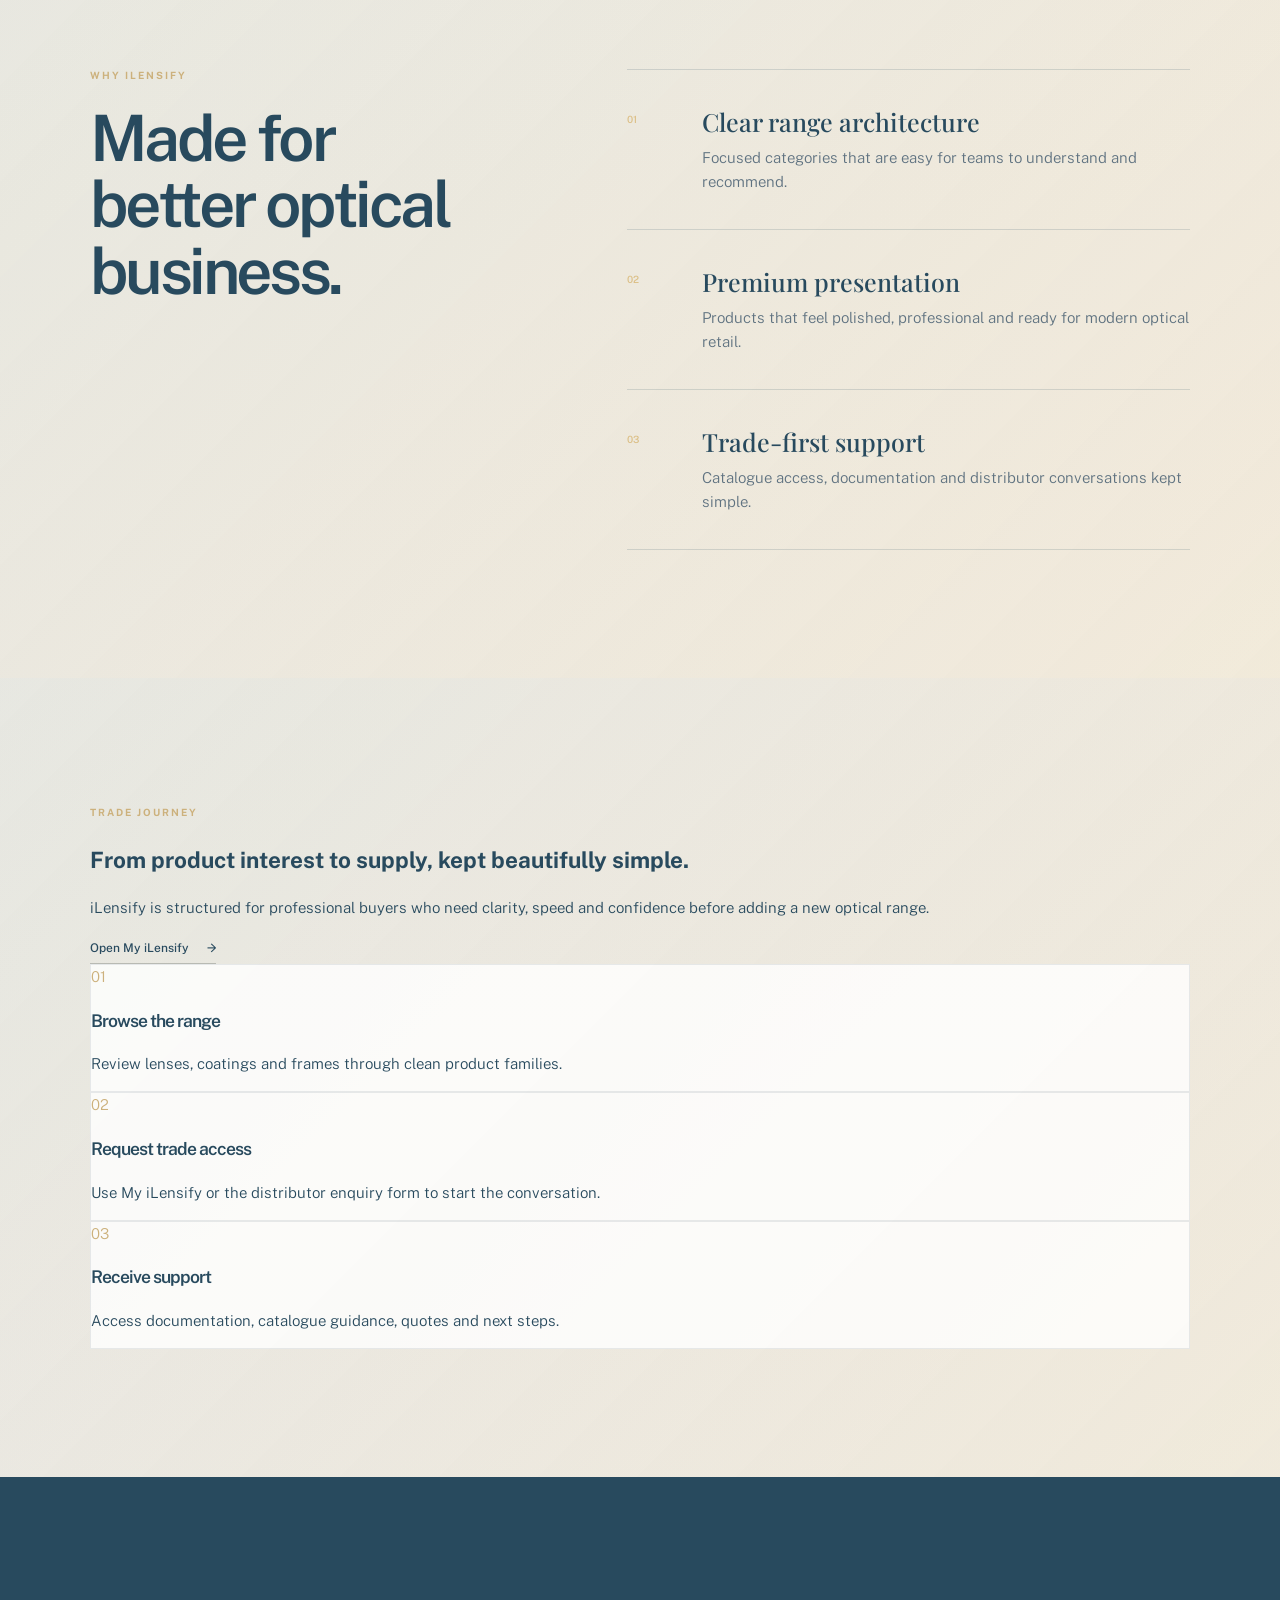
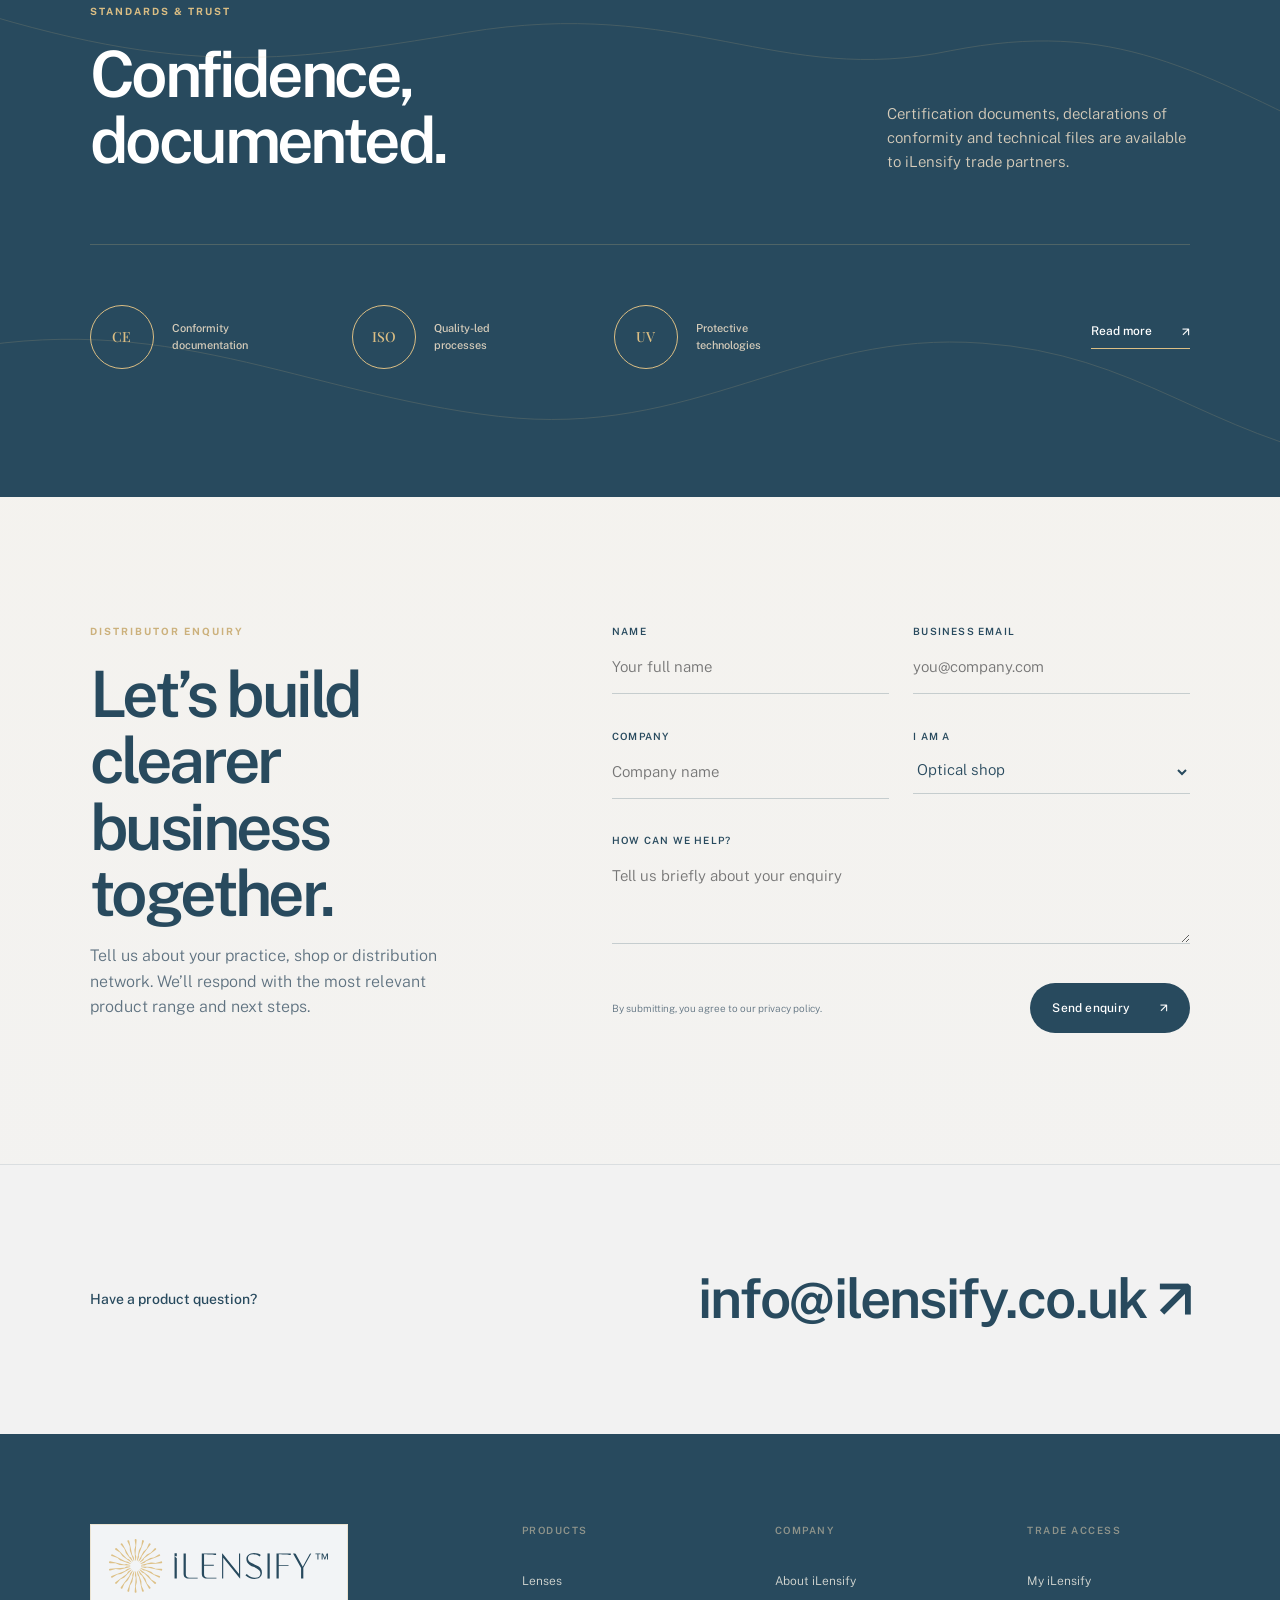
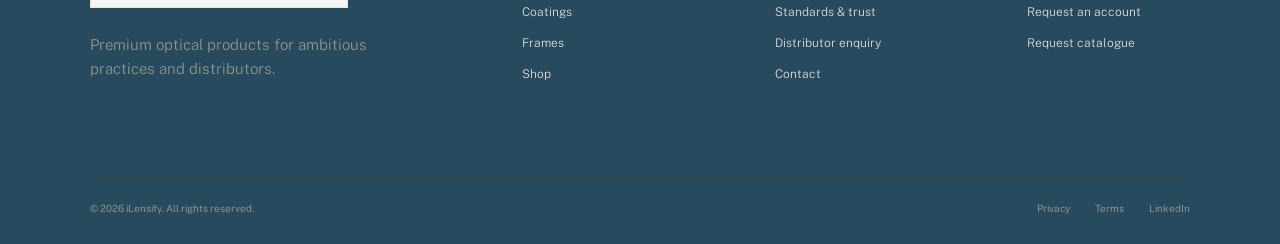
==== commit 0f309bda: "Apply iLensify brandbook homepage refresh" ====
--- a/index.html
+++ b/index.html
@@ -7,15 +7,15 @@
   <title>iLensify — Beyond Eyewear</title>
   <link rel="preconnect" href="https://fonts.googleapis.com">
   <link rel="preconnect" href="https://fonts.gstatic.com" crossorigin>
-  <link href="https://fonts.googleapis.com/css2?family=DM+Sans:wght@400;500;600&family=Manrope:wght@400;500;600&family=Playfair+Display:ital,wght@0,500;1,500&display=swap" rel="stylesheet">
+  <link href="https://fonts.googleapis.com/css2?family=Public+Sans:wght@300;400;500;600;700&family=DM+Sans:wght@400;500;600&family=Playfair+Display:ital,wght@0,500;1,500&display=swap" rel="stylesheet">
   <link rel="stylesheet" href="styles.css">
+  <link rel="stylesheet" href="brandbook.css">
 </head>
 <body>
   <div class="announcement">Trade partners: request a catalogue or distributor account <a href="#distributor">Enquire now</a></div>
   <header class="site-header">
     <a class="brand" href="index.html" aria-label="iLensify home">
-      <span class="brand-mark" aria-hidden="true"></span>
-      <span class="brand-word"><span class="brand-i">i</span><span class="brand-lensify">LENSIFY</span></span>
+      <img class="brand-logo" src="assets/logo-official.svg" alt="iLensify">
     </a>
     <button class="menu-toggle" aria-expanded="false" aria-controls="main-nav"><span></span><span></span></button>
     <nav id="main-nav" class="main-nav" aria-label="Main navigation">
@@ -53,15 +53,22 @@
     <section class="intro section">
       <div>
         <p class="eyebrow">The iLensify standard</p>
-        <h2>Optical products with a quieter kind of confidence.</h2>
+        <h2>Softness, vision and elegance in every optical detail.</h2>
       </div>
       <div class="intro-copy">
-        <p>iLensify brings lenses, coatings and frames into one considered B2B portfolio for optical shops, practices and distributors.</p>
+        <p>iLensify brings lenses, coatings and frames into one considered B2B portfolio for optical shops, practices and distributors—combining precise design with a softer, more refined optical experience.</p>
         <div class="mini-stats">
           <div><strong>3</strong><span>Core categories</span></div>
           <div><strong>B2B</strong><span>Built for trade partners</span></div>
         </div>
       </div>
+    </section>
+
+    <section class="proof-strip" aria-label="iLensify trade strengths">
+      <div><span>Softness</span><p>A calmer, more comfortable optical experience</p></div>
+      <div><span>Vision</span><p>Clear categories for optical retail teams</p></div>
+      <div><span>Elegance</span><p>Premium presentation across lenses, coatings and frames</p></div>
+      <div><span>Trust</span><p>Documentation available for professional partners</p></div>
     </section>
 
     <section class="products section" id="products">
@@ -109,6 +116,20 @@
       </div>
     </section>
 
+    <section class="trade-flow section">
+      <div class="trade-flow-copy">
+        <p class="eyebrow">Trade journey</p>
+        <h2>From product interest to supply, kept beautifully simple.</h2>
+        <p>iLensify is structured for professional buyers who need clarity, speed and confidence before adding a new optical range.</p>
+        <a class="quiet-link" href="my-ilensify.html">Open My iLensify <span>→</span></a>
+      </div>
+      <div class="flow-steps">
+        <article><span>01</span><h3>Browse the range</h3><p>Review lenses, coatings and frames through clean product families.</p></article>
+        <article><span>02</span><h3>Request trade access</h3><p>Use My iLensify or the distributor enquiry form to start the conversation.</p></article>
+        <article><span>03</span><h3>Receive support</h3><p>Access documentation, catalogue guidance, quotes and next steps.</p></article>
+      </div>
+    </section>
+
     <section class="trust section" id="standards">
       <div class="trust-top">
         <div><p class="eyebrow light">Standards & trust</p><h2>Confidence, documented.</h2></div>
@@ -147,7 +168,7 @@
 
   <footer class="site-footer">
     <div class="footer-main">
-      <div><a class="brand brand-light" href="index.html"><span class="brand-mark"></span><span class="brand-word"><span class="brand-i">i</span><span class="brand-lensify">LENSIFY</span></span></a><p>Premium optical products for ambitious practices and distributors.</p></div>
+      <div><a class="brand brand-light" href="index.html"><img class="brand-logo" src="assets/logo-official.svg" alt="iLensify"></a><p>Premium optical products for ambitious practices and distributors.</p></div>
       <div><h4>Products</h4><a href="lenses.html">Lenses</a><a href="coatings.html">Coatings</a><a href="frames.html">Frames</a><a href="shop.html">Shop</a></div>
       <div><h4>Company</h4><a href="about.html">About iLensify</a><a href="about.html#standards">Standards & trust</a><a href="#distributor">Distributor enquiry</a><a href="#contact">Contact</a></div>
       <div><h4>Trade access</h4><a href="my-ilensify.html">My iLensify</a><a href="my-ilensify.html">Request an account</a><a href="#distributor">Request catalogue</a></div>
--- a/brandbook.css
+++ b/brandbook.css
@@ -0,0 +1,105 @@
+/* iLensify brandbook web layer: official palette, soft contour lines, 8pt rhythm */
+:root{
+  --ink:#284a5e;
+  --muted:#5f7280;
+  --paper:#f7f3ea;
+  --line:#ded8c9;
+  --olive:#395f75;
+  --deep:#284a5e;
+  --gold:#dbbe84;
+  --gold-soft:#ccb17c;
+  --navy-light:#395f75;
+  --silver:#f2f2f2;
+  --anthracite:#1c1c1c;
+  --serif:"Playfair Display",Georgia,serif;
+  --sans:"Public Sans","DM Sans",Arial,sans-serif;
+  --ui:"Public Sans","DM Sans",Arial,sans-serif;
+}
+body{
+  background:radial-gradient(circle at 8% 12%,rgba(219,190,132,.18),transparent 30%),linear-gradient(180deg,#fbf8f1 0%,#f7f3ea 52%,#f2f2f2 100%);
+  color:var(--ink);
+  font-family:var(--sans);
+  font-weight:300;
+}
+body:before{
+  content:"";
+  position:fixed;
+  inset:0;
+  pointer-events:none;
+  z-index:-1;
+  opacity:.28;
+  background-image:url("data:image/svg+xml,%3Csvg width='1440' height='900' viewBox='0 0 1440 900' xmlns='http://www.w3.org/2000/svg'%3E%3Cg fill='none' stroke='%23395F75' stroke-width='1.2' opacity='.42'%3E%3Cpath d='M-80 140 C180 190 300 260 510 230 C760 195 880 280 1125 230 C1280 198 1380 245 1520 320'/%3E%3Cpath d='M-70 380 C160 330 310 410 520 455 C720 498 865 430 1055 410 C1240 390 1360 455 1510 500'/%3E%3Cpath d='M-90 760 C160 700 345 655 570 705 C760 747 895 675 1110 635 C1275 605 1375 660 1530 740'/%3E%3Cpath d='M150 0 C305 120 455 160 585 145 C760 125 825 45 1010 80 C1165 110 1260 205 1450 180'/%3E%3C/g%3E%3C/svg%3E");
+  background-size:cover;
+  background-position:center top;
+}
+.announcement{background:var(--deep);color:#fff}
+.announcement a{color:var(--gold)}
+.site-header{background:rgba(247,243,234,.97);border-bottom:1px solid rgba(40,74,94,.12);box-shadow:0 8px 30px rgba(40,74,94,.04)}
+.brand{padding:12px 0;letter-spacing:.18em;font-weight:700}
+.brand-logo{width:clamp(176px,16vw,236px);height:auto;object-fit:contain;filter:none}
+.brand-light,.portal-brand{background:rgba(255,255,255,.94);border:1px solid rgba(219,190,132,.32);border-radius:0;padding:14px 18px}
+.brand-light .brand-logo{width:220px}
+.portal-brand .brand-logo{width:230px}
+.button{background:var(--deep);border-radius:999px;box-shadow:none;text-transform:none}
+.button:hover,.button-small:hover,.page-cta .button:hover{background:var(--gold-soft);color:var(--anthracite)}
+.button-light{background:#fff;color:var(--deep)}
+.button-light:hover{background:var(--gold);color:var(--anthracite)}
+.eyebrow{color:var(--gold-soft);font-weight:700}
+.eyebrow.light{color:var(--gold)}
+.hero{background:var(--deep)}
+.hero:after,.trust:before,.portal-story:after{
+  content:"";
+  position:absolute;
+  inset:0;
+  pointer-events:none;
+  background-image:url("data:image/svg+xml,%3Csvg width='1400' height='760' viewBox='0 0 1400 760' xmlns='http://www.w3.org/2000/svg'%3E%3Cg fill='none' stroke='%23DBBE84' stroke-width='1' opacity='.18'%3E%3Cpath d='M-80 130 C190 220 300 205 510 170 C750 130 850 230 1040 190 C1220 155 1305 210 1490 300'/%3E%3Cpath d='M-60 520 C180 470 330 565 545 590 C760 615 875 495 1075 510 C1245 522 1320 610 1485 640'/%3E%3C/g%3E%3C/svg%3E");
+  background-size:cover;
+}
+.hero-wash{background:linear-gradient(90deg,rgba(40,74,94,.96) 0%,rgba(40,74,94,.75) 42%,rgba(40,74,94,.12) 76%)}
+.hero h1,.shop-hero h1,.portal-story h1,.page-hero h1{font-family:var(--sans);font-weight:600;letter-spacing:-.075em}
+.hero h1 em,.shop-hero h1 em,.portal-story h1 em{font-style:normal;font-weight:300;color:var(--gold)}
+.intro h2,.section-heading h2,.why h2,.about h2,.distributor h2,.trust h2,.shop-cta h2,.page-cta h2,.collection-heading h2,.frame-card h2,.shop-choice h2,.subproduct-grid h3,.flow-steps h3,.auth-copy h2{font-family:var(--sans);font-weight:600;letter-spacing:-.055em}
+.section{padding-block:128px}
+.proof-strip{border-color:rgba(40,74,94,.14);background:rgba(40,74,94,.14)}
+.proof-strip div{background:rgba(255,255,255,.72);backdrop-filter:blur(14px)}
+.proof-strip span,.product-card p,.subproduct-grid article span,.frame-card span,.shop-choice span,.flow-steps span{color:var(--gold-soft)}
+.category-card,.shop-choice,.frame-card,.subproduct-grid article,.flow-steps article{background:rgba(255,255,255,.78);border:1px solid rgba(40,74,94,.1);border-radius:0;box-shadow:none}
+.category-image,.visual-feature,.frame-card img,.shop-choice img,.product-art{border-radius:0}
+.category-card:hover,.shop-choice:hover,.frame-card:hover,.subproduct-grid article:hover,.flow-steps article:hover{border-color:rgba(219,190,132,.7);box-shadow:0 28px 80px rgba(40,74,94,.1)}
+.round-arrow{border-color:var(--gold)}
+.category-card:hover .round-arrow{background:var(--gold);border-color:var(--gold);color:var(--anthracite)}
+.why,.muted-section,.trade-flow{background:linear-gradient(135deg,rgba(57,95,117,.08),rgba(219,190,132,.16))}
+.benefit-list,.benefit-list article{border-color:rgba(40,74,94,.16)}
+.about-visual{background:var(--deep);color:#fff;border-radius:0}
+.about-visual:before{background:radial-gradient(circle at 50% 47%,rgba(219,190,132,.2) 0 18%,transparent 48%),linear-gradient(135deg,#284a5e,#395f75)}
+.about-visual:after{
+  content:"";
+  position:absolute;
+  inset:0;
+  background-image:url("data:image/svg+xml,%3Csvg width='900' height='900' viewBox='0 0 900 900' xmlns='http://www.w3.org/2000/svg'%3E%3Cg fill='none' stroke='%23DBBE84' stroke-width='2' opacity='.18'%3E%3Ccircle cx='450' cy='450' r='120'/%3E%3Ccircle cx='450' cy='450' r='220'/%3E%3Ccircle cx='450' cy='450' r='330'/%3E%3C/g%3E%3C/svg%3E");
+  background-size:cover;
+}
+.about-visual>span{font-family:var(--sans);font-style:normal;font-weight:300;letter-spacing:-.055em;color:#fff}
+.lens-orbit{border-color:rgba(219,190,132,.55)}
+.trust,.shop-cta,.site-footer,.buyer-note,.trade-card{background:var(--deep);position:relative;overflow:hidden}
+.trust-top{border-color:rgba(219,190,132,.22)}
+.trust-top>p,.trust-row p,.buyer-note>p{color:#d7cdbb}
+.seal{border-color:var(--gold);color:var(--gold)}
+.trust-row>a{border-color:var(--gold)}
+.contact-strip{background:var(--silver);border-top:1px solid rgba(40,74,94,.12)}
+.contact-strip a{font-family:var(--sans);font-weight:600;color:var(--deep)}
+.page-hero,.shop-hero,.product-page-hero{background:linear-gradient(135deg,rgba(255,255,255,.72),rgba(219,190,132,.16));position:relative;overflow:hidden}
+.page-hero:after,.shop-hero:after{content:"";position:absolute;right:-80px;top:-120px;width:360px;height:360px;border-radius:50%;border:1px solid rgba(219,190,132,.42);box-shadow:0 0 0 70px rgba(219,190,132,.08),0 0 0 135px rgba(57,95,117,.06)}
+.portal-page{background:var(--deep)}
+.portal-story{background:linear-gradient(135deg,rgba(40,74,94,.96),rgba(57,95,117,.74)),url("assets/lenses.png") center/cover}
+.auth-panel{background:#fbf8f1}
+.social-login button,.enquiry-form input,.enquiry-form select,.enquiry-form textarea,.auth-form input{border-color:rgba(40,74,94,.22)}
+.enquiry-form input:focus,.enquiry-form select:focus,.enquiry-form textarea:focus,.auth-form input:focus{border-color:var(--gold)}
+.form-success,.password-rules span:before{color:var(--gold)}
+.product-art{background:rgba(242,242,242,.9)}
+
+@media(max-width:760px){
+  .brand-logo{width:168px}
+  .section{padding-block:88px}
+  .hero-wash{background:linear-gradient(180deg,rgba(40,74,94,.1) 20%,rgba(40,74,94,.98) 80%)}
+}
